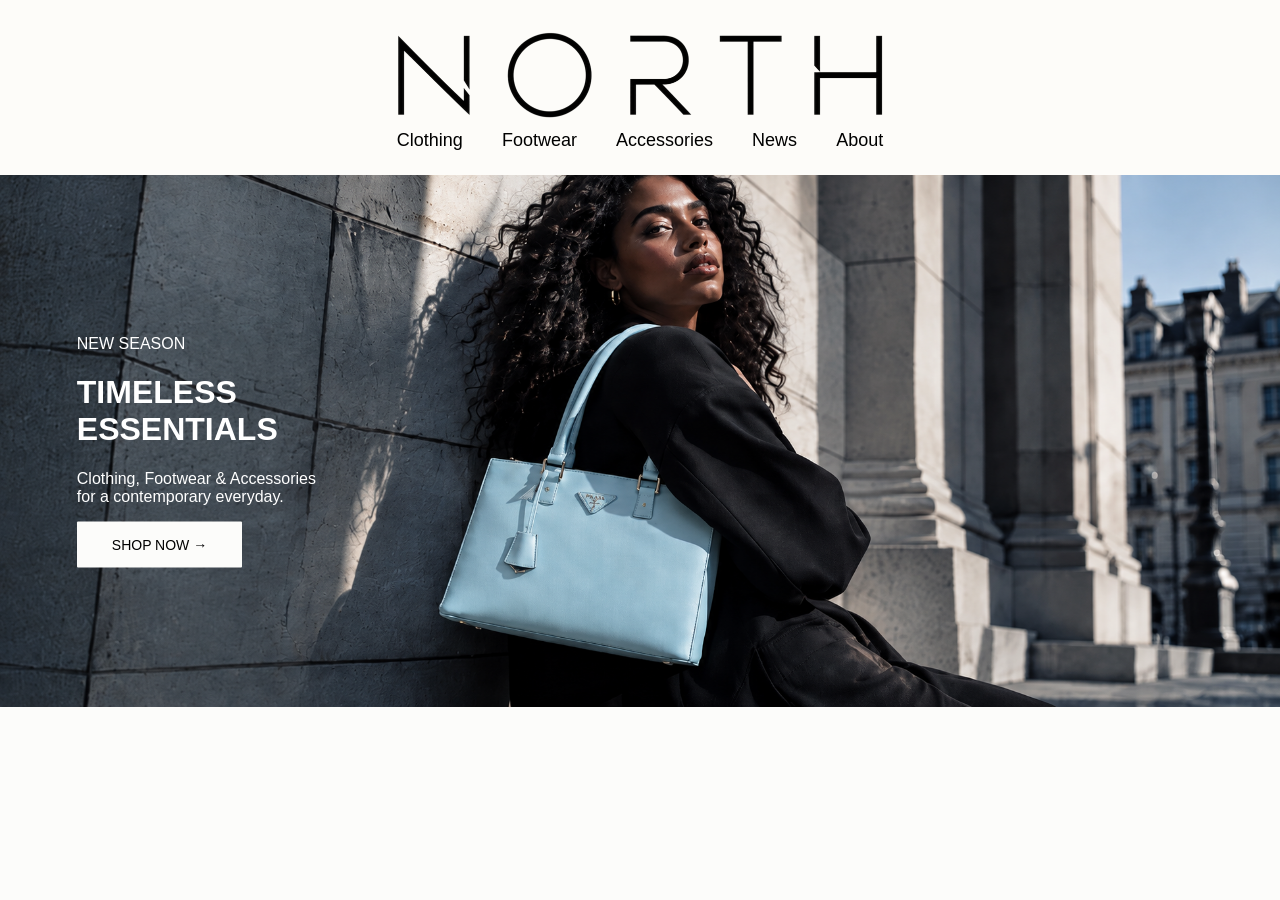
==== index.html @ 41f001ad "init repo" ====
<!DOCTYPE html>
<html lang="en">
<head>
    <meta charset="UTF-8">
    <meta name="viewport" content="width=device-width, initial-scale=1.0">
    <title>NORTH</title>
    <link rel="stylesheet" href="css/header.css">
    <link rel="stylesheet" href="css/style.css">
    <link rel="stylesheet" href="https://cdnjs.cloudflare.com/ajax/libs/font-awesome/6.4.0/css/all.min.css">
</head>
<body>
    
<header class="header">
  <div class="header-center">
    <a href="index.html" class="logo-link">
      <img class="logo" src="imgs/logo.png" alt="NORTH" />
    </a>

    <nav class="menu">
      <a href="#">Clothing</a>
      <a href="#">Footwear</a>
      <a href="#">Accessories</a>
      <a href="#">News</a>
      <a href="#">About</a>
    </nav>
  </div>


    <button class="burger" aria-label="Open menu" aria-expanded="false">
      <span></span>
      <span></span>
      <span></span>
    </button>
  </div>
</header>

<div class="hero-banner">
    <img src="imgs/banner.png" alt="NORTH">
    <div class="hero-text">
        <p>NEW SEASON</p>
        <h1>TIMELESS <br>ESSENTIALS</h1>
        <p>Clothing, Footwear & Accessories <br>
        for a contemporary everyday.</p>
        <a href="#" class="btn">SHOP NOW →</a>

</div>



</body>
</html>
---- css/header.css ----
.header {
  display: flex;
  justify-content: center;
  align-items: center;
  position: relative;
  padding: 2rem 2rem 1.5rem;
  background: #FDFCF9;
  font-family: sans-serif;
}



.header-center {
  display: flex;
  flex-direction: column;
  align-items: center;
  width: 100%;
  max-width: 40%;
  
}

.logo-link {
  display: block;
  width: 100%;
}

.logo {
  display: block;
  width: 100%;
  height: auto;
  object-fit: contain;
}

/* Menu aligned with the 5 letters */
.menu {
  display: flex;
  grid-template-columns: repeat(5, 1fr);
  width: 100%;
  margin-top: 0.75rem;
  gap: 0;
  justify-content: space-between;

}

.menu a {
  text-align: center;
  text-decoration: none;
  color: black;
  font-size: 18px;
  font-weight: 400;
  white-space: nowrap;
}

.menu a:hover {
  color: #777777;
  text-decoration: underline;
  text-underline-offset: 4px;
  transition: color 0.2s ease;
}

/* Header icons */
.header-icons {
  display: flex;
  align-items: center;
  gap: 1rem;
  position: absolute;
  right: 2rem;
  top: 50%;
  transform: translateY(-50%);
}

.cart-icon {
  display: flex;
  align-items: center;
  justify-content: center;
}

.cart-icon img {
  width: 24px;
  height: 24px;
}

/* Burger menu */
.burger {
  display: none;
  background: none;
  border: none;
  cursor: pointer;
}

.burger span {
  display: block;
  width: 28px;
  height: 2px;
  background: black;
  margin: 6px 0;
}

/* Mobile */
@media (max-width: 768px) {
  .header {
    padding: 1rem;
  }

  .header-center {
    max-width: 200px;
  }

  .header-icons {
    right: 1rem;
  }

  .burger {
    display: block;
  }

  .menu {
    display: none;
    position: absolute;
    top: 100%;
    left: 0;
    width: 100%;
    margin-top: 0;
    background: white;
    flex-direction: column;
    border-bottom: 1px solid black;
    z-index: 100;
  }

  .menu.open {
    display: flex;
  }

  .menu a {
    padding: 1rem;
    text-align: left;
    border-top: 1px solid #ddd;
  }
}
---- css/style.css ----
body{
background-color: #FCFCFA;
margin: 0px;
padding: 0px;
font-family: sans-serif;
}

.hero-banner{
max-width: 100%;
position: relative;

}

.hero-banner img{
    width: 100%;
    margin: 0px;
    padding: 0px;
    }

.hero-text {
  position: absolute;
  top: 50%;
  left: 6%;
  transform: translateY(-50%);
  color: white;
  z-index: 2;
}

.btn {
  display: inline-block;
  padding: 15px 35px;
  background-color: #FCFCFA;
  color: black;
  font-size: 14px;
  text-decoration: none;
  border-radius: 1px;
  transition: background-color 0.3s ease;
}
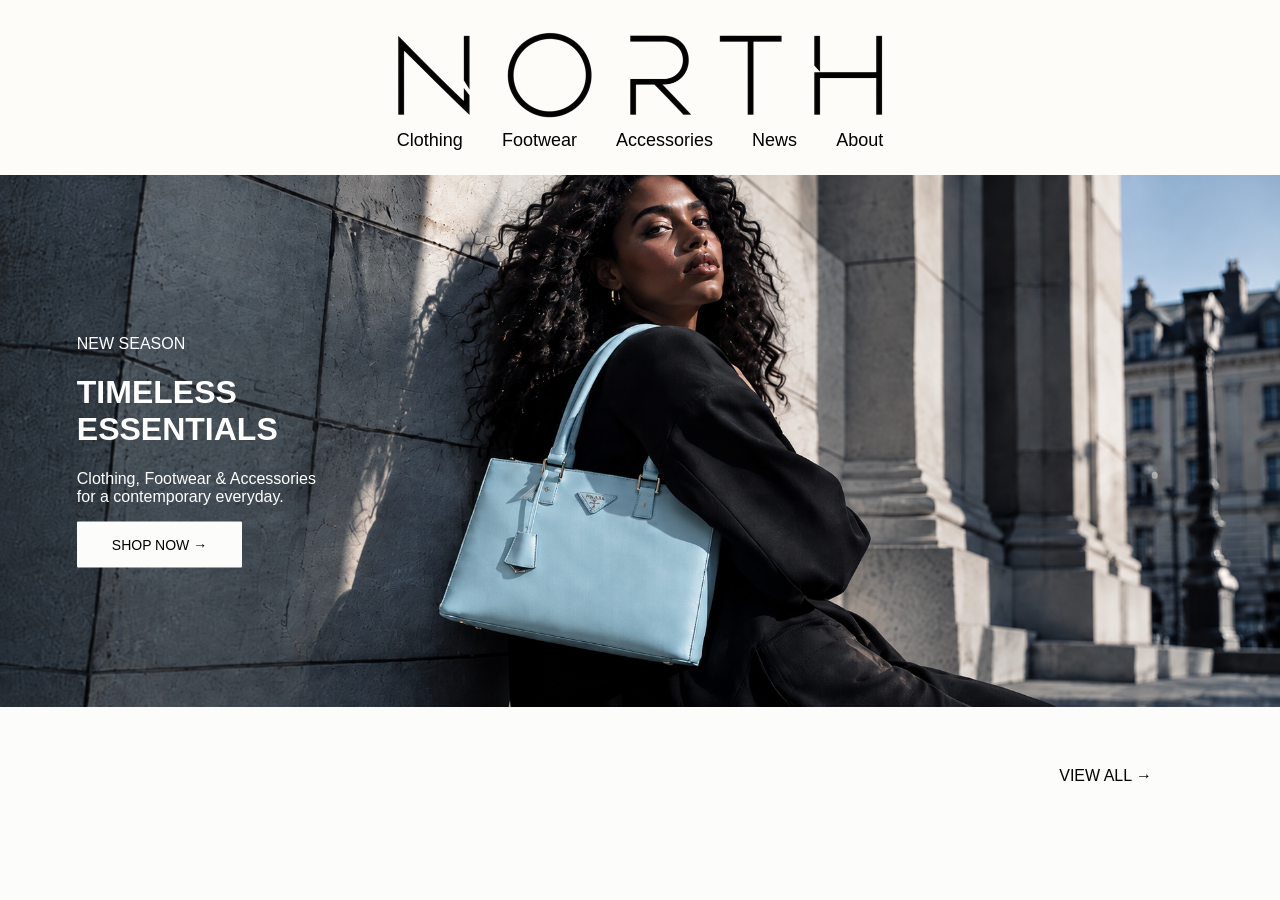
==== commit d38c9662: "index finish" ====
--- a/index.html
+++ b/index.html
@@ -6,8 +6,9 @@
     <title>NORTH</title>
     <link rel="stylesheet" href="css/header.css">
     <link rel="stylesheet" href="css/style.css">
-    <link rel="stylesheet" href="https://cdnjs.cloudflare.com/ajax/libs/font-awesome/6.4.0/css/all.min.css">
-</head>
+    <link rel="stylesheet" href="css/index.css">
+<script src="js/productlist.js" defer></script>
+  </head>
 <body>
     
 <header class="header">
@@ -36,16 +37,23 @@
 
 <div class="hero-banner">
     <img src="imgs/banner.png" alt="NORTH">
+
     <div class="hero-text">
         <p>NEW SEASON</p>
-        <h1>TIMELESS <br>ESSENTIALS</h1>
+        <h1>TIMELESS <br> ESSENTIALS</h1>
         <p>Clothing, Footwear & Accessories <br>
         for a contemporary everyday.</p>
         <a href="#" class="btn">SHOP NOW →</a>
-
+    </div>
 </div>
 
+<div>
 
-
+  <div class="right"><p>VIEW ALL →</p></div>
+<section class="product-list">
+  <a href="productlist.html" class="right"></a>
+    <div class="productlist"></div>
+</section>
+</div>
 </body>
 </html>
--- a/css/style.css
+++ b/css/style.css
@@ -2,8 +2,14 @@
 background-color: #FCFCFA;
 margin: 0px;
 padding: 0px;
-font-family: sans-serif;
+font-family: helvetica;
 }
+
+@font-face {
+    font-family: helvetica;
+    src: url(../fonts/HelveticaNeue-Medium.otf);
+}
+
 
 .hero-banner{
 max-width: 100%;
@@ -35,4 +41,18 @@
   text-decoration: none;
   border-radius: 1px;
   transition: background-color 0.3s ease;
+}
+
+.product-link {
+    text-decoration: none;
+    color: inherit;
+    display: block;
+    cursor: pointer;
+}
+
+.product {
+    border: 1px solid #ddd;
+    padding: 10px;
+    background-color: #fff;
+    border-radius: 4px;
 }
--- a/css/index.css
+++ b/css/index.css
@@ -0,0 +1,40 @@
+.productlist {
+  display: grid;
+  grid-template-columns: repeat(4, 1fr);
+  gap: 24px;
+}
+
+.product img {
+  width: 100%;
+  aspect-ratio: 1 / 1;
+  object-fit: contain;
+}
+
+.product h3 {
+  margin: 10px 0 5px;
+}
+
+.product-list{
+max-width: 80%;
+margin: 0 auto;
+margin-top: 0px;
+}
+
+.right{
+    max-width: 90%;
+    display: flex;
+    justify-content: flex-end;
+    width: 100%;
+    margin-top: 40px;
+    margin-bottom: 0px;
+}
+.right a{
+    color: black;
+    font-size: 14px;
+}
+
+
+.fourtimestwo {
+    grid-column: span 2;
+    grid-row: span 2;
+}
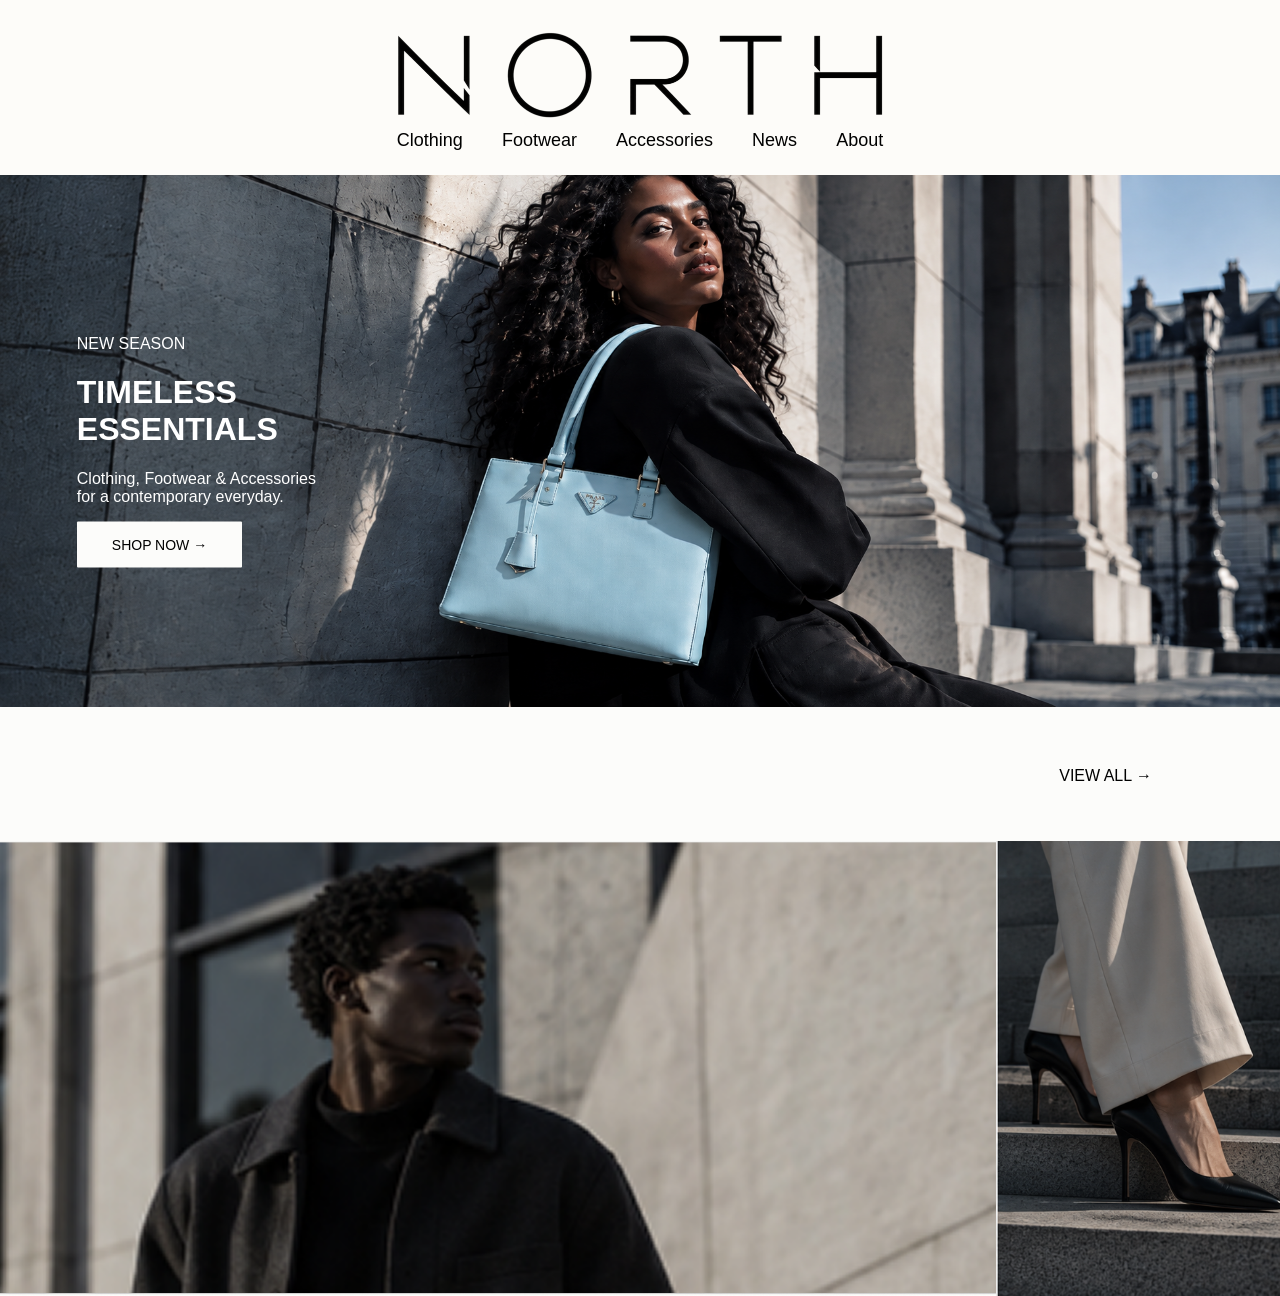
==== commit f97127d6: "productlist" ====
--- a/index.html
+++ b/index.html
@@ -55,5 +55,13 @@
     <div class="productlist"></div>
 </section>
 </div>
+
+<div class="image-grid">  
+<img src="imgs/bannerbtm1.png" alt="Image 1">
+<img src="imgs/bannerbtm2.png" alt="Image 2">
+
+
+</div>
+
 </body>
 </html>
--- a/css/index.css
+++ b/css/index.css
@@ -34,7 +34,22 @@
 }
 
 
-.fourtimestwo {
+.image-grid {
+    display: grid;
+    grid-template-columns: repeat(9, 1fr);
+    gap: 0px;
+}
+
+.image-grid img {
+    width: 100%;
+    height: 100%;
+    object-fit: cover;
+}
+
+.image-grid img:first-child {
+    grid-column: span 7;
+}
+
+.image-grid img:last-child {
     grid-column: span 2;
-    grid-row: span 2;
 }
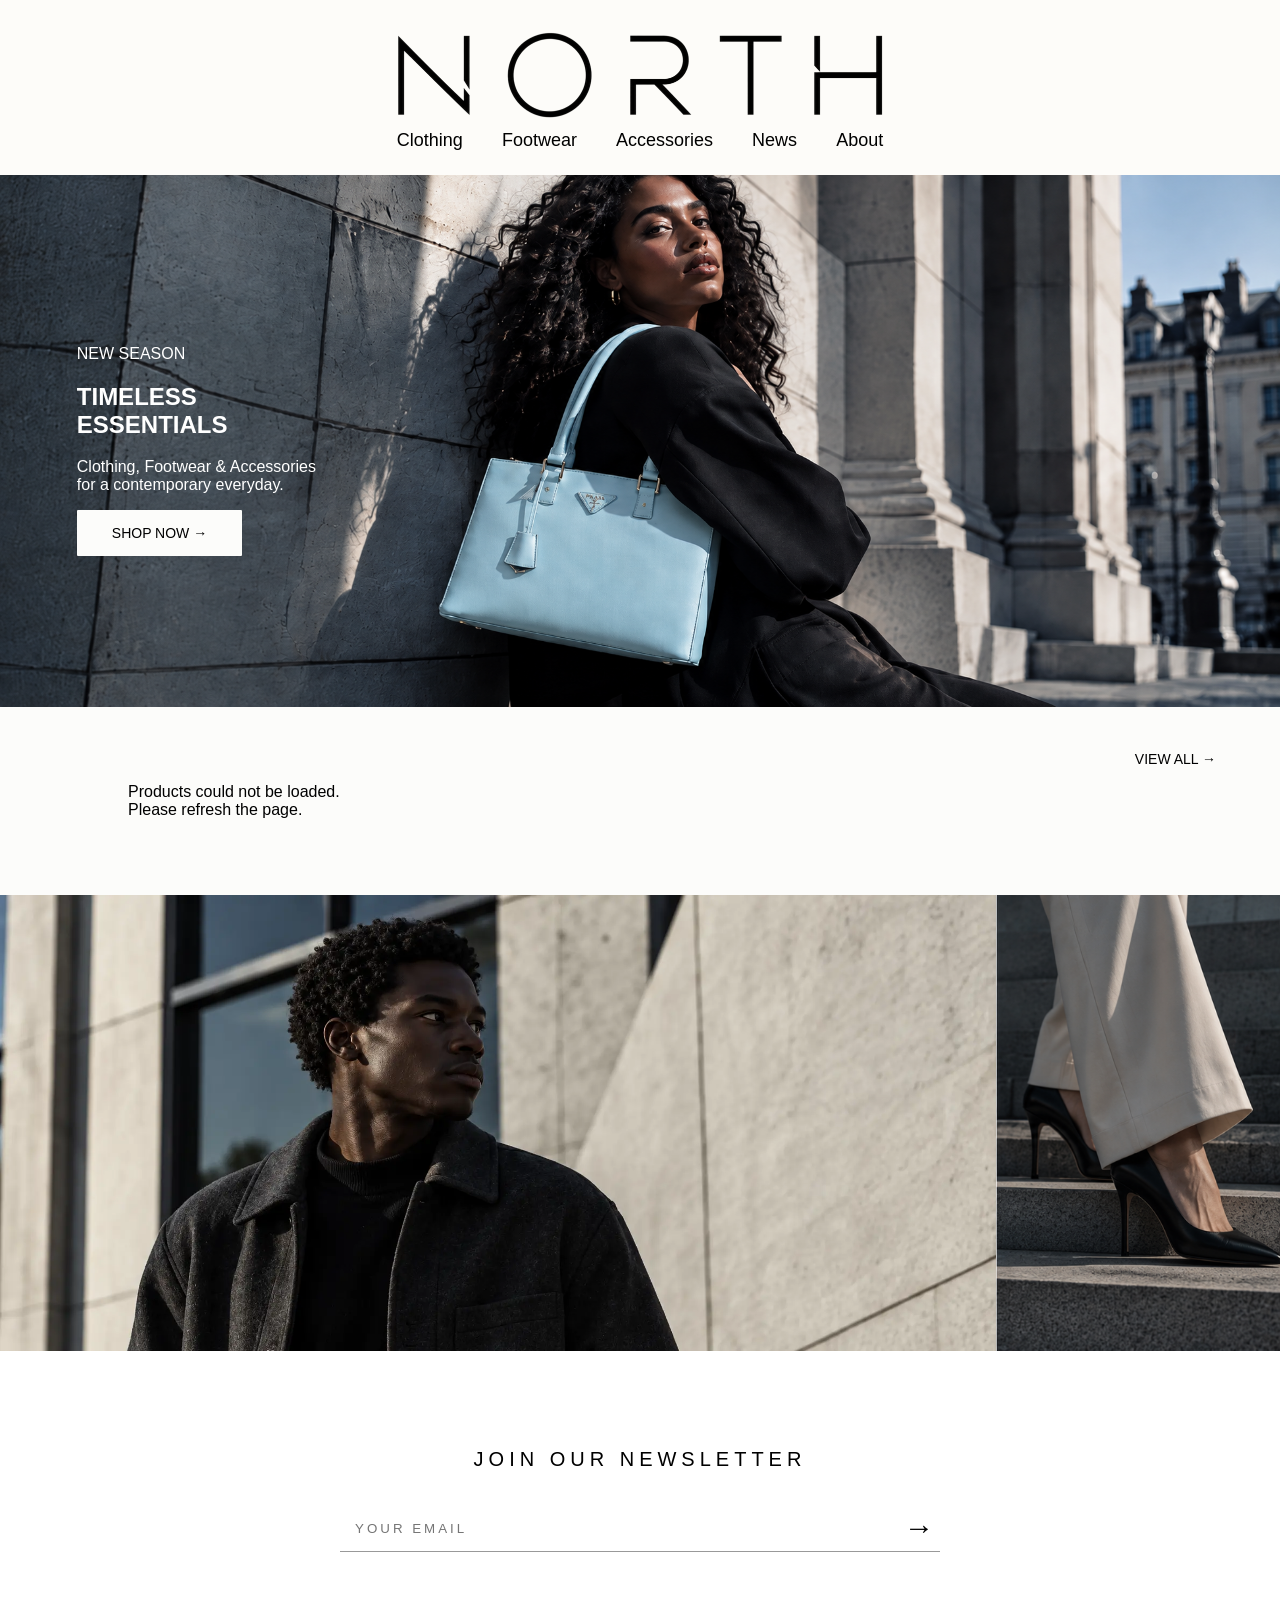
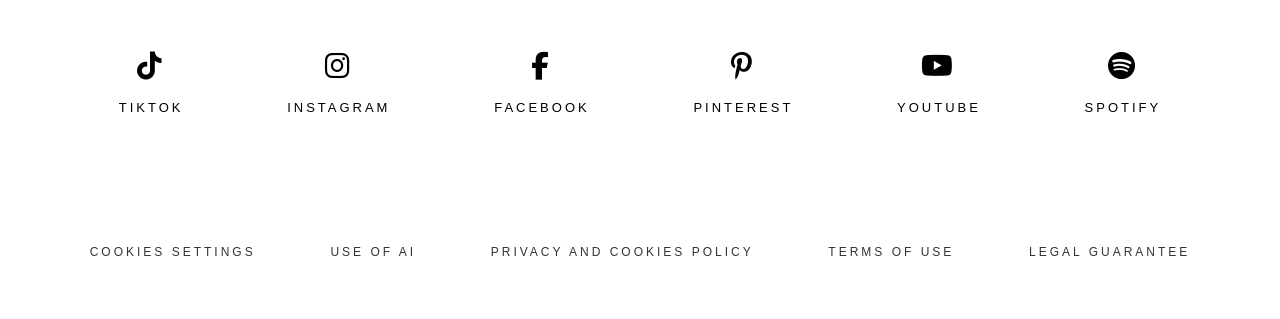
==== commit e8c5afd9: "completepage" ====
--- a/index.html
+++ b/index.html
@@ -1,67 +1,101 @@
-<!DOCTYPE html>
+<!doctype html>
 <html lang="en">
-<head>
-    <meta charset="UTF-8">
-    <meta name="viewport" content="width=device-width, initial-scale=1.0">
+  <head>
+    <meta charset="UTF-8" />
+    <meta name="viewport" content="width=device-width, initial-scale=1.0" />
     <title>NORTH</title>
-    <link rel="stylesheet" href="css/header.css">
-    <link rel="stylesheet" href="css/style.css">
-    <link rel="stylesheet" href="css/index.css">
-<script src="js/productlist.js" defer></script>
+
+    <link rel="stylesheet" href="css/header.css" />
+    <link rel="stylesheet" href="css/style.css" />
+    <link rel="stylesheet" href="css/index.css" />
+    <link rel="stylesheet" href="css/footer.css" />
+    <link rel="stylesheet" href="https://cdnjs.cloudflare.com/ajax/libs/font-awesome/6.4.0/css/all.min.css" />
+
+    <script src="js/productlist.js" defer></script>
   </head>
-<body>
-    
-<header class="header">
-  <div class="header-center">
-    <a href="index.html" class="logo-link">
-      <img class="logo" src="imgs/logo.png" alt="NORTH" />
-    </a>
 
-    <nav class="menu">
-      <a href="#">Clothing</a>
-      <a href="#">Footwear</a>
-      <a href="#">Accessories</a>
-      <a href="#">News</a>
-      <a href="#">About</a>
-    </nav>
-  </div>
+  <body>
+    <header class="header">
+      <div class="header-center">
+        <a href="index.html" class="logo-link">
+          <img class="logo" src="imgs/logo.png" alt="NORTH" />
+        </a>
 
+        <nav class="menu">
+          <a href="productlist.html?category=clothing">Clothing</a>
+          <a href="productlist.html?category=footwear">Footwear</a>
+          <a href="productlist.html?category=accessories">Accessories</a>
+          <a href="news.html">News</a>
+          <a href="about.html">About</a>
+        </nav>
+      </div>
 
-    <button class="burger" aria-label="Open menu" aria-expanded="false">
-      <span></span>
-      <span></span>
-      <span></span>
-    </button>
-  </div>
-</header>
+      <button class="burger" aria-label="Open menu" aria-expanded="false">
+        <span></span>
+        <span></span>
+        <span></span>
+      </button>
+    </header>
 
-<div class="hero-banner">
-    <img src="imgs/banner.png" alt="NORTH">
+    <main>
+      <section class="hero-banner">
+        <img src="imgs/banner.png" alt="NORTH new season collection" />
 
-    <div class="hero-text">
-        <p>NEW SEASON</p>
-        <h1>TIMELESS <br> ESSENTIALS</h1>
-        <p>Clothing, Footwear & Accessories <br>
-        for a contemporary everyday.</p>
-        <a href="#" class="btn">SHOP NOW →</a>
-    </div>
-</div>
+        <div class="hero-text">
+          <p>NEW SEASON</p>
+          <h1>TIMELESS<br />ESSENTIALS</h1>
+          <p>
+            Clothing, Footwear &amp; Accessories<br />
+            for a contemporary everyday.
+          </p>
+          <a href="productlist.html?category=all" class="btn">SHOP NOW →</a>
+        </div>
+      </section>
 
-<div>
+      <section class="featured-section">
+        <div class="right">
+          <a href="productlist.html?category=all">VIEW ALL →</a>
+        </div>
 
-  <div class="right"><p>VIEW ALL →</p></div>
-<section class="product-list">
-  <a href="productlist.html" class="right"></a>
-    <div class="productlist"></div>
-</section>
-</div>
+        <div class="product-list">
+          <div class="productlist" id="featured-products">
+            <p class="loading-message">Loading products...</p>
+          </div>
+        </div>
+      </section>
 
-<div class="image-grid">  
-<img src="imgs/bannerbtm1.png" alt="Image 1">
-<img src="imgs/bannerbtm2.png" alt="Image 2">
+      <div class="image-grid">
+        <img src="imgs/bannerbtm2.webp" alt="NORTH campaign" />
+        <img src="imgs/bannerbtm2.png" alt="NORTH fashion details" />
+      </div>
+    </main>
 
+    <footer class="footer">
+      <div class="newsletter">
+        <h2>JOIN OUR NEWSLETTER</h2>
 
-</div>
+        <form class="newsletter-form">
+          <input type="email" placeholder="YOUR EMAIL" aria-label="Your email" required />
+          <button type="submit" aria-label="Subscribe">→</button>
+        </form>
+      </div>
 
-</body>
-</html>+      <div class="socials">
+        <a href="#"><i class="fa-brands fa-tiktok"></i><span>TIKTOK</span></a>
+        <a href="#"><i class="fa-brands fa-instagram"></i><span>INSTAGRAM</span></a>
+        <a href="#"><i class="fa-brands fa-facebook-f"></i><span>FACEBOOK</span></a>
+        <a href="#"><i class="fa-brands fa-pinterest-p"></i><span>PINTEREST</span></a>
+        <a href="#"><i class="fa-brands fa-youtube"></i><span>YOUTUBE</span></a>
+        <a href="#"><i class="fa-brands fa-spotify"></i><span>SPOTIFY</span></a>
+      </div>
+
+      <div class="footer-bottom">
+        <a href="#">COOKIES SETTINGS</a>
+        <a href="#">USE OF AI</a>
+        <a href="#">PRIVACY AND COOKIES POLICY</a>
+        <a href="#">TERMS OF USE</a>
+        <a href="#">LEGAL GUARANTEE</a>
+      </div>
+    </footer>
+  </body>
+</html>
--- a/css/style.css
+++ b/css/style.css
@@ -1,27 +1,25 @@
-body{
-background-color: #FCFCFA;
-margin: 0px;
-padding: 0px;
-font-family: helvetica;
+body {
+  background-color: #fcfcfa;
+  margin: 0px;
+  padding: 0px;
+  font-family: helvetica;
 }
 
 @font-face {
-    font-family: helvetica;
-    src: url(../fonts/HelveticaNeue-Medium.otf);
+  font-family: helvetica;
+  src: url(../fonts/HelveticaNeue-Medium.otf);
 }
 
-
-.hero-banner{
-max-width: 100%;
-position: relative;
-
+.hero-banner {
+  max-width: 100%;
+  position: relative;
 }
 
-.hero-banner img{
-    width: 100%;
-    margin: 0px;
-    padding: 0px;
-    }
+.hero-banner img {
+  width: 100%;
+  margin: 0px;
+  padding: 0px;
+}
 
 .hero-text {
   position: absolute;
@@ -35,7 +33,7 @@
 .btn {
   display: inline-block;
   padding: 15px 35px;
-  background-color: #FCFCFA;
+  background-color: #fcfcfa;
   color: black;
   font-size: 14px;
   text-decoration: none;
@@ -44,15 +42,51 @@
 }
 
 .product-link {
-    text-decoration: none;
-    color: inherit;
-    display: block;
-    cursor: pointer;
+  text-decoration: none;
+  color: inherit;
+  display: block;
+  cursor: pointer;
 }
 
 .product {
-    border: 1px solid #ddd;
-    padding: 10px;
-    background-color: #fff;
-    border-radius: 4px;
-}+  border: 1px solid #ddd;
+  padding: 10px;
+  background-color: #fff;
+  border-radius: 4px;
+}
+.back-link {
+  display: inline-flex;
+  align-items: center;
+  gap: 8px;
+  margin: 30px 0 0 4%;
+  color: #111;
+  text-decoration: none;
+  font-family: sans-serif;
+  font-size: 14px;
+  font-weight: 400;
+  letter-spacing: 0.3px;
+  transition: opacity 0.2s ease;
+}
+
+.back-link span {
+  font-size: 24px;
+  line-height: 1;
+}
+
+.back-link:hover {
+  opacity: 0.55;
+}
+.back-link {
+  display: inline-block;
+  margin: 24px 0 0 5%;
+  color: #222;
+  text-decoration: none;
+  font-family: inherit;
+  font-size: 12px;
+  letter-spacing: 2px;
+  transition: opacity 0.3s ease;
+}
+
+.back-link:hover {
+  opacity: 0.5;
+}
--- a/css/index.css
+++ b/css/index.css
@@ -1,55 +1,118 @@
+/* PRODUCT SECTION */
+.product-list {
+  width: 80%;
+  max-width: 1400px;
+  margin: 0 auto;
+  margin-top: 0;
+}
+
+/* PRODUCT GRID */
 .productlist {
   display: grid;
-  grid-template-columns: repeat(4, 1fr);
+  grid-template-columns: repeat(4, minmax(0, 1fr));
   gap: 24px;
+  align-items: start;
 }
 
+/* PRODUCT CARDS */
+.productlist {
+  display: grid;
+  grid-template-columns: repeat(4, minmax(0, 1fr));
+  gap: 24px;
+  align-items: stretch;
+}
+
+.product {
+  box-sizing: border-box;
+  min-width: 0;
+  height: 100%;
+  padding: 16px;
+  display: flex;
+  flex-direction: column;
+  border: 1px solid #d8d8d8;
+  border-radius: 5px;
+  background: #fff;
+  overflow-wrap: anywhere;
+}
+
+/* Produktbilleder */
 .product img {
   width: 100%;
   aspect-ratio: 1 / 1;
   object-fit: contain;
 }
 
+/* Produkttekst */
 .product h3 {
-  margin: 10px 0 5px;
+  margin: 10px 0 12px;
+  line-height: 1.25;
 }
 
-.product-list{
-max-width: 80%;
-margin: 0 auto;
-margin-top: 0px;
+.product p {
+  margin: 0 0 12px;
+  line-height: 1.4;
 }
 
-.right{
-    max-width: 90%;
-    display: flex;
-    justify-content: flex-end;
-    width: 100%;
-    margin-top: 40px;
-    margin-bottom: 0px;
-}
-.right a{
-    color: black;
-    font-size: 14px;
+/* Sørg for, at produktkortene ikke skubber til banneret */
+.product-list {
+  max-width: 80%;
+  margin: 0 auto 60px;
 }
 
+/* VIEW ALL */
+.right {
+  width: 90%;
+  max-width: 1400px;
+  margin: 40px auto 0;
+  display: flex;
+  justify-content: flex-end;
+}
 
+.right a {
+  color: black;
+  font-size: 14px;
+  text-decoration: none;
+}
+
+/* IMAGE STRIP */
 .image-grid {
-    display: grid;
-    grid-template-columns: repeat(9, 1fr);
-    gap: 0px;
+  display: grid;
+  grid-template-columns: repeat(9, minmax(0, 1fr));
+  gap: 0;
+  margin-top: 40px;
 }
 
 .image-grid img {
-    width: 100%;
-    height: 100%;
-    object-fit: cover;
+  display: block;
+  width: 100%;
+  height: 100%;
+  object-fit: cover;
 }
 
 .image-grid img:first-child {
-    grid-column: span 7;
+  grid-column: span 7;
 }
 
 .image-grid img:last-child {
-    grid-column: span 2;
-}+  grid-column: span 2;
+}
+
+/* MOBILE */
+@media (max-width: 600px) {
+  .product-list {
+    width: 90%;
+  }
+
+  .productlist {
+    grid-template-columns: repeat(2, minmax(0, 1fr));
+    gap: 16px;
+  }
+
+  .product {
+    height: 380px;
+  }
+
+  .right {
+    width: 90%;
+  }
+}
--- a/css/footer.css
+++ b/css/footer.css
@@ -0,0 +1,94 @@
+
+
+.footer {
+  background-color: white;
+  color: black;
+  padding: 80px 40px 60px;
+  text-align: center;
+}
+
+
+.newsletter h2 {
+  font-size: 20px;
+  font-weight: 400;
+  letter-spacing: 5px;
+  margin-bottom: 35px;
+}
+
+.newsletter-form {
+  display: flex;
+  justify-content: space-between;
+  max-width: 600px;
+  margin: 0 auto;
+  border-bottom: 1px solid #999;
+}
+
+.newsletter-form input {
+  border: none;
+  outline: none;
+  width: 100%;
+  padding: 15px;
+  letter-spacing: 3px;
+}
+
+.newsletter-form button {
+  background: none;
+  border: none;
+  font-size: 30px;
+  cursor: pointer;
+}
+
+
+.socials {
+  display: flex;
+  justify-content: space-evenly;
+  flex-wrap: wrap;
+  gap: 25px;
+  margin: 100px auto 130px;
+}
+
+.socials a {
+  display: flex;
+  flex-direction: column;
+  align-items: center;
+  gap: 20px;
+  color: black;
+  text-decoration: none;
+  font-size: 13px;
+  letter-spacing: 3px;
+}
+
+.socials i {
+  font-size: 28px;
+}
+
+
+.footer-bottom {
+  display: flex;
+  justify-content: space-evenly;
+  flex-wrap: wrap;
+  gap: 25px;
+}
+
+.footer-bottom a {
+  color: #333;
+  text-decoration: none;
+  font-size: 12px;
+  letter-spacing: 3px;
+}
+
+
+@media (max-width: 768px) {
+  .footer {
+    padding: 60px 20px;
+  }
+
+  .socials {
+    margin: 70px auto;
+    gap: 30px;
+  }
+
+  .footer-bottom {
+    gap: 20px;
+  }
+}
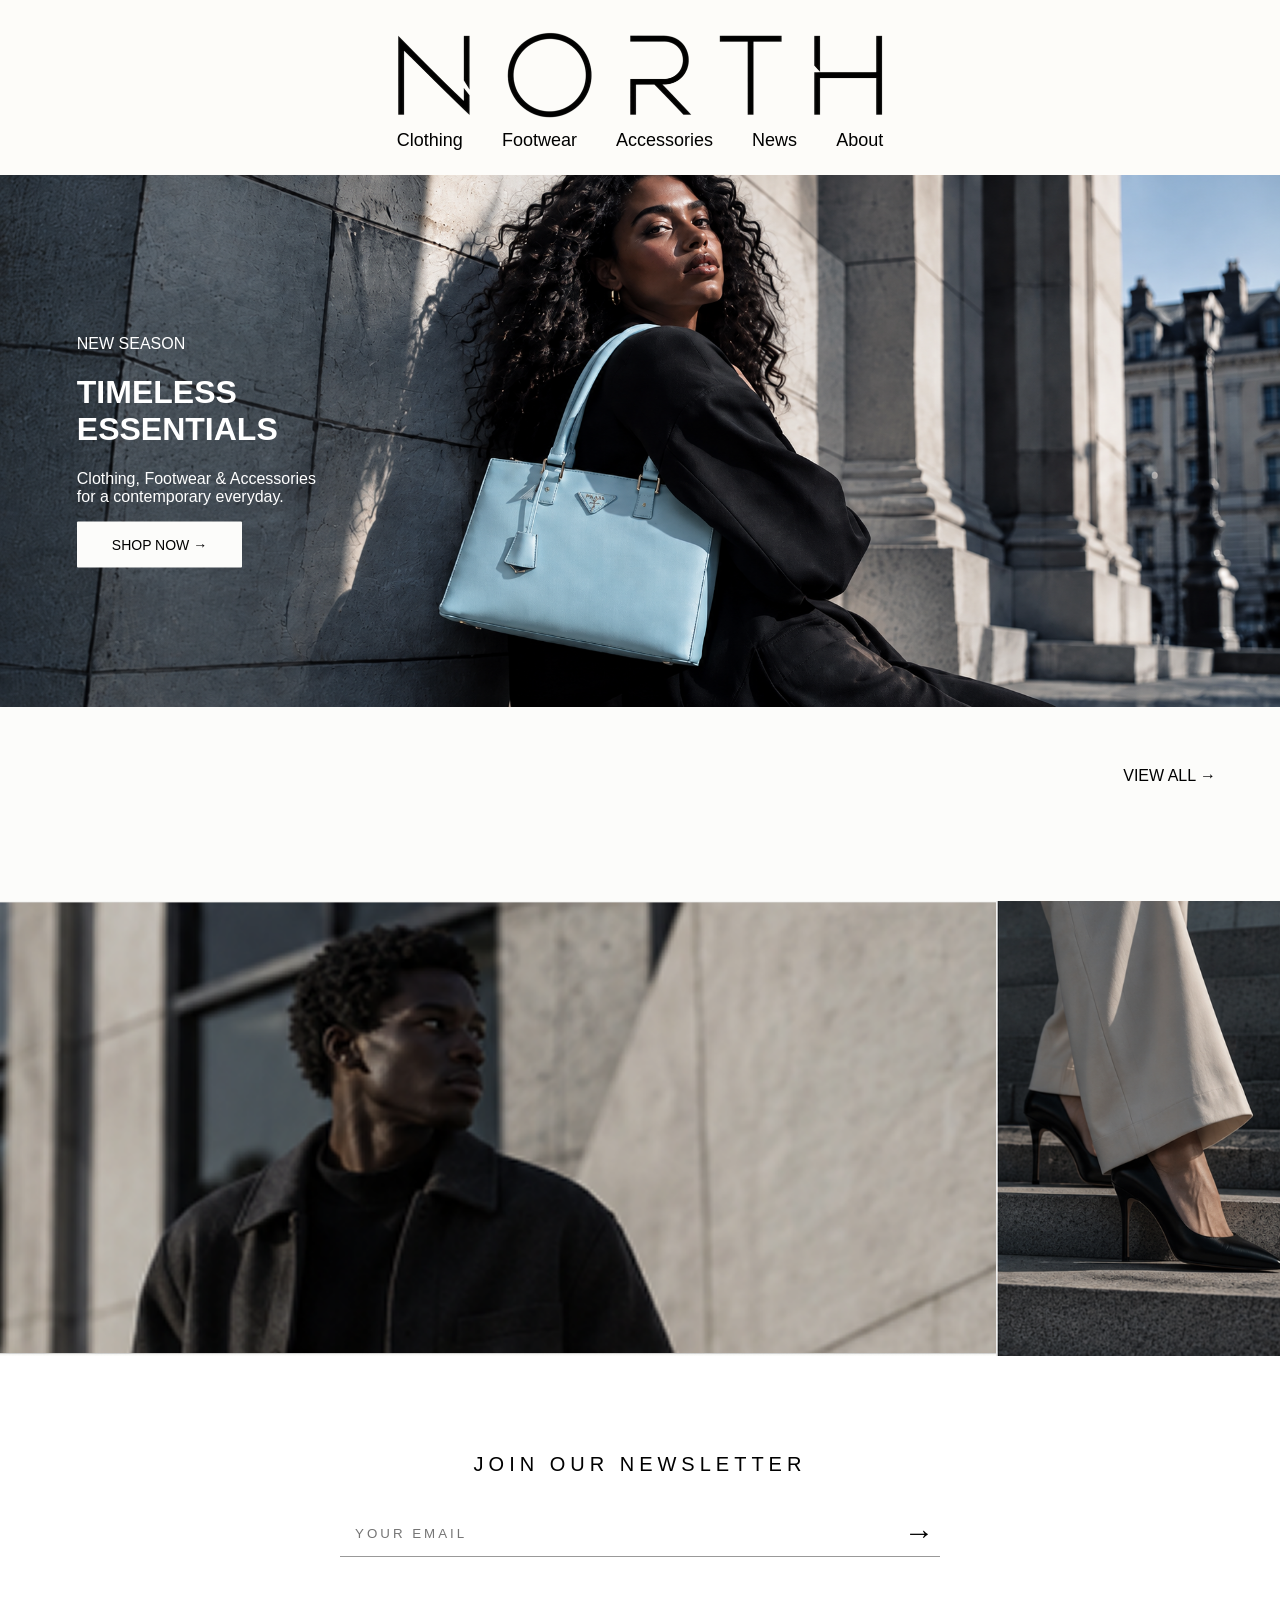
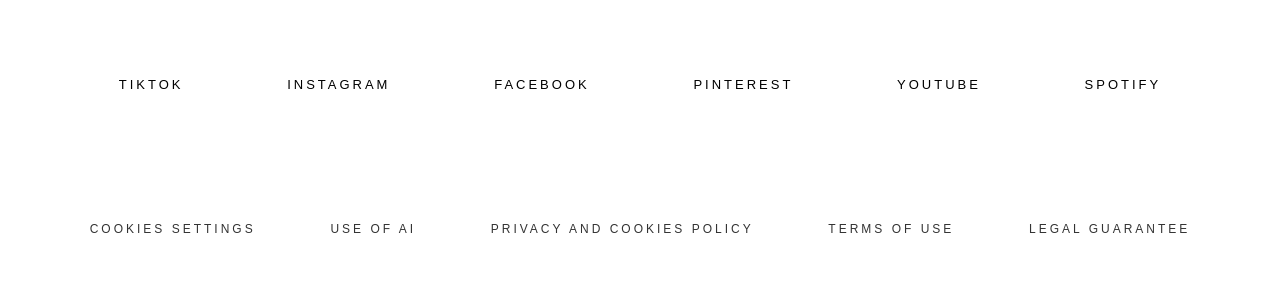
==== commit c1bfbeef: "s" ====
--- a/index.html
+++ b/index.html
@@ -1,101 +1,120 @@
-<!doctype html>
+<!DOCTYPE html>
 <html lang="en">
-  <head>
-    <meta charset="UTF-8" />
-    <meta name="viewport" content="width=device-width, initial-scale=1.0" />
+<head>
+    <meta charset="UTF-8">
+    <meta name="viewport" content="width=device-width, initial-scale=1.0">
     <title>NORTH</title>
+    <link rel="stylesheet" href="css/header.css">
+    <link rel="stylesheet" href="css/style.css">
+    <link rel="stylesheet" href="css/index.css">
+    <link rel="stylesheet" href="css/footer.css"
+<script src="js/productlist.js" defer></script>
+  </head>
+<body>
+    
+<header class="header">
+  <div class="header-center">
+    <a href="index.html" class="logo-link">
+      <img class="logo" src="imgs/logo.png" alt="NORTH" />
+    </a>
 
-    <link rel="stylesheet" href="css/header.css" />
-    <link rel="stylesheet" href="css/style.css" />
-    <link rel="stylesheet" href="css/index.css" />
-    <link rel="stylesheet" href="css/footer.css" />
-    <link rel="stylesheet" href="https://cdnjs.cloudflare.com/ajax/libs/font-awesome/6.4.0/css/all.min.css" />
+    <nav class="menu">
+      <a href="productlist.html">Clothing</a>
+      <a href="#">Footwear</a>
+      <a href="#">Accessories</a>
+      <a href="#">News</a>
+      <a href="#">About</a>
+    </nav>
+  </div>
 
-    <script src="js/productlist.js" defer></script>
-  </head>
 
-  <body>
-    <header class="header">
-      <div class="header-center">
-        <a href="index.html" class="logo-link">
-          <img class="logo" src="imgs/logo.png" alt="NORTH" />
-        </a>
+    <button class="burger" aria-label="Open menu" aria-expanded="false">
+      <span></span>
+      <span></span>
+      <span></span>
+    </button>
+  </div>
+</header>
 
-        <nav class="menu">
-          <a href="productlist.html?category=clothing">Clothing</a>
-          <a href="productlist.html?category=footwear">Footwear</a>
-          <a href="productlist.html?category=accessories">Accessories</a>
-          <a href="news.html">News</a>
-          <a href="about.html">About</a>
-        </nav>
-      </div>
+<div class="hero-banner">
+    <img src="imgs/banner.png" alt="NORTH">
 
-      <button class="burger" aria-label="Open menu" aria-expanded="false">
-        <span></span>
-        <span></span>
-        <span></span>
-      </button>
-    </header>
+    <div class="hero-text">
+        <p>NEW SEASON</p>
+        <h1>TIMELESS <br> ESSENTIALS</h1>
+        <p>Clothing, Footwear & Accessories <br>
+        for a contemporary everyday.</p>
+        <a href="#" class="btn">SHOP NOW →</a>
+    </div>
+</div>
 
-    <main>
-      <section class="hero-banner">
-        <img src="imgs/banner.png" alt="NORTH new season collection" />
+<div>
 
-        <div class="hero-text">
-          <p>NEW SEASON</p>
-          <h1>TIMELESS<br />ESSENTIALS</h1>
-          <p>
-            Clothing, Footwear &amp; Accessories<br />
-            for a contemporary everyday.
-          </p>
-          <a href="productlist.html?category=all" class="btn">SHOP NOW →</a>
-        </div>
-      </section>
+  <div class="right"><p>VIEW ALL →</p></div>
+<section class="product-list">
+  <a href="productlist.html" class="right"></a>
+    <div class="productlist"></div>
+</section>
+</div>
 
-      <section class="featured-section">
-        <div class="right">
-          <a href="productlist.html?category=all">VIEW ALL →</a>
-        </div>
+<div class="image-grid">  
+<img src="imgs/bannerbtm1.png" alt="Image 1">
+<img src="imgs/bannerbtm2.png" alt="Image 2">
 
-        <div class="product-list">
-          <div class="productlist" id="featured-products">
-            <p class="loading-message">Loading products...</p>
-          </div>
-        </div>
-      </section>
 
-      <div class="image-grid">
-        <img src="imgs/bannerbtm2.webp" alt="NORTH campaign" />
-        <img src="imgs/bannerbtm2.png" alt="NORTH fashion details" />
-      </div>
-    </main>
+</div>
+<footer class="footer">
 
-    <footer class="footer">
-      <div class="newsletter">
-        <h2>JOIN OUR NEWSLETTER</h2>
+    <div class="newsletter">
+      <h2>JOIN OUR NEWSLETTER</h2>
 
-        <form class="newsletter-form">
-          <input type="email" placeholder="YOUR EMAIL" aria-label="Your email" required />
-          <button type="submit" aria-label="Subscribe">→</button>
-        </form>
-      </div>
+      <form class="newsletter-form">
+        <input type="email" placeholder="YOUR EMAIL" required>
+        <button type="submit">→</button>
+      </form>
+    </div>
 
-      <div class="socials">
-        <a href="#"><i class="fa-brands fa-tiktok"></i><span>TIKTOK</span></a>
-        <a href="#"><i class="fa-brands fa-instagram"></i><span>INSTAGRAM</span></a>
-        <a href="#"><i class="fa-brands fa-facebook-f"></i><span>FACEBOOK</span></a>
-        <a href="#"><i class="fa-brands fa-pinterest-p"></i><span>PINTEREST</span></a>
-        <a href="#"><i class="fa-brands fa-youtube"></i><span>YOUTUBE</span></a>
-        <a href="#"><i class="fa-brands fa-spotify"></i><span>SPOTIFY</span></a>
-      </div>
+    <div class="socials">
+      <a href="#">
+        <i class="fa-brands fa-tiktok"></i>
+        <span>TIKTOK</span>
+      </a>
 
-      <div class="footer-bottom">
-        <a href="#">COOKIES SETTINGS</a>
-        <a href="#">USE OF AI</a>
-        <a href="#">PRIVACY AND COOKIES POLICY</a>
-        <a href="#">TERMS OF USE</a>
-        <a href="#">LEGAL GUARANTEE</a>
-      </div>
-    </footer>
-  </body>
-</html>
+      <a href="#">
+        <i class="fa-brands fa-instagram"></i>
+        <span>INSTAGRAM</span>
+      </a>
+
+      <a href="#">
+        <i class="fa-brands fa-facebook-f"></i>
+        <span>FACEBOOK</span>
+      </a>
+
+      <a href="#">
+        <i class="fa-brands fa-pinterest-p"></i>
+        <span>PINTEREST</span>
+      </a>
+
+      <a href="#">
+        <i class="fa-brands fa-youtube"></i>
+        <span>YOUTUBE</span>
+      </a>
+
+      <a href="#">
+        <i class="fa-brands fa-spotify"></i>
+        <span>SPOTIFY</span>
+      </a>
+    </div>
+
+
+    <div class="footer-bottom">
+      <a href="#">COOKIES SETTINGS</a>
+      <a href="#">USE OF AI</a>
+      <a href="#">PRIVACY AND COOKIES POLICY</a>
+      <a href="#">TERMS OF USE</a>
+      <a href="#">LEGAL GUARANTEE</a>
+    </div>
+
+  </footer>
+</body>
+</html>
--- a/css/index.css
+++ b/css/index.css
@@ -116,3 +116,85 @@
     width: 90%;
   }
 }
+/* ==============================
+   NORTH — PRODUCT HOVER EFFECTS
+================================ */
+
+/* Smooth transition on product cards */
+.product {
+  position: relative;
+  transition:
+    transform 300ms ease,
+    box-shadow 300ms ease,
+    border-color 300ms ease;
+}
+
+/* Smooth image zoom */
+.product img {
+  transition: transform 450ms cubic-bezier(0.2, 0.7, 0.3, 1);
+}
+
+/* Hover on the entire product card */
+@media (hover: hover) and (pointer: fine) {
+  .product:hover {
+    transform: translateY(-5px);
+    box-shadow: 0 10px 25px rgba(0, 0, 0, 0.08);
+    border-color: #b5b5b5;
+  }
+
+  .product:hover img {
+    transform: scale(1.045);
+  }
+
+  /* Subtle product title interaction */
+  .product h3 {
+    transition: opacity 250ms ease;
+  }
+
+  .product:hover h3 {
+    opacity: 0.7;
+  }
+}
+
+/* ==============================
+   NORTH — SHOP NOW BUTTON
+================================ */
+
+.hero-text .btn {
+  display: inline-flex;
+  align-items: center;
+  justify-content: center;
+  gap: 10px;
+  text-decoration: none;
+  transition:
+    background-color 250ms ease,
+    color 250ms ease,
+    border-color 250ms ease,
+    transform 250ms ease;
+}
+
+/* Elegant black-and-white hover */
+@media (hover: hover) and (pointer: fine) {
+  .hero-text .btn:hover {
+    background-color: #fff;
+    color: #111;
+    border-color: #111;
+    transform: translateY(-2px);
+  }
+}
+
+/* Keyboard accessibility */
+.hero-text .btn:focus-visible {
+  outline: 2px solid #111;
+  outline-offset: 4px;
+}
+
+/* Respect reduced motion preferences */
+@media (prefers-reduced-motion: reduce) {
+  .product,
+  .product img,
+  .product h3,
+  .hero-text .btn {
+    transition: none;
+  }
+}
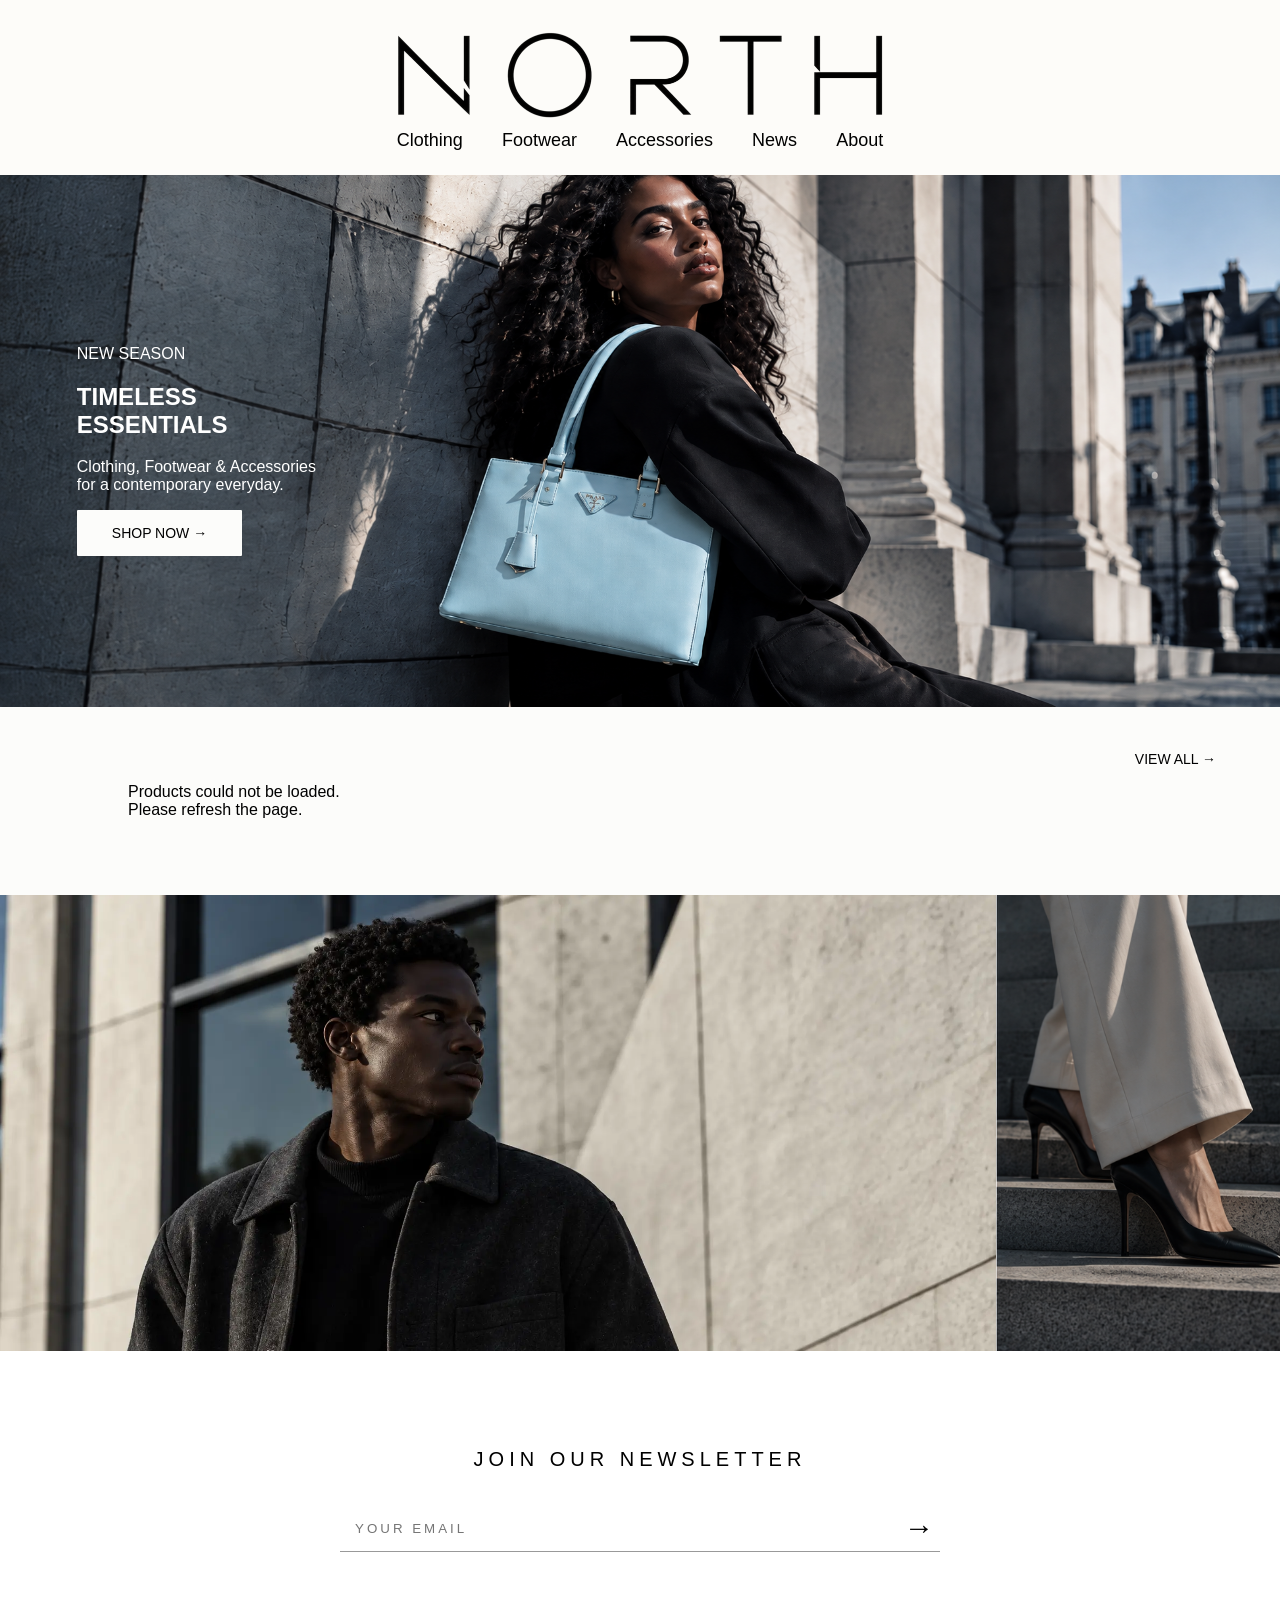
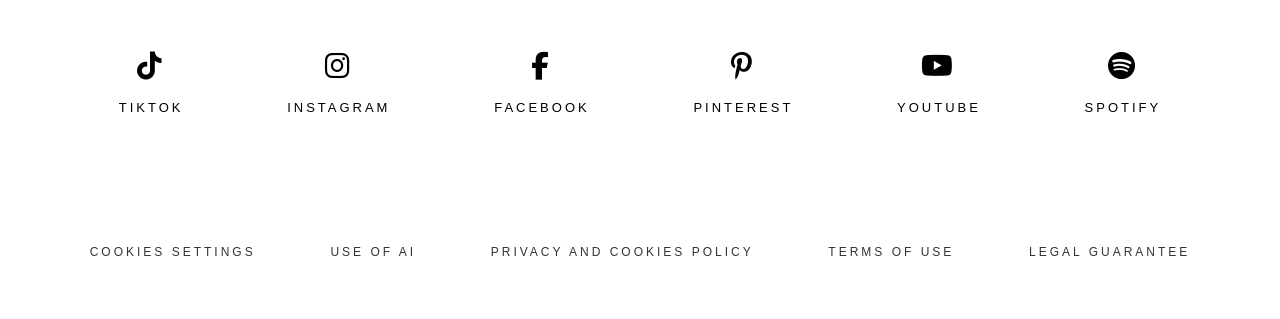
==== commit e26d9ac3: "Merge branch 'main' of https://github.com/Tema8-NORTH/Tema-8-NORTH" ====
--- a/index.html
+++ b/index.html
@@ -1,120 +1,101 @@
-<!DOCTYPE html>
+<!doctype html>
 <html lang="en">
-<head>
-    <meta charset="UTF-8">
-    <meta name="viewport" content="width=device-width, initial-scale=1.0">
+  <head>
+    <meta charset="UTF-8" />
+    <meta name="viewport" content="width=device-width, initial-scale=1.0" />
     <title>NORTH</title>
-    <link rel="stylesheet" href="css/header.css">
-    <link rel="stylesheet" href="css/style.css">
-    <link rel="stylesheet" href="css/index.css">
-    <link rel="stylesheet" href="css/footer.css"
-<script src="js/productlist.js" defer></script>
+
+    <link rel="stylesheet" href="css/header.css" />
+    <link rel="stylesheet" href="css/style.css" />
+    <link rel="stylesheet" href="css/index.css" />
+    <link rel="stylesheet" href="css/footer.css" />
+    <link rel="stylesheet" href="https://cdnjs.cloudflare.com/ajax/libs/font-awesome/6.4.0/css/all.min.css" />
+
+    <script src="js/productlist.js" defer></script>
   </head>
-<body>
-    
-<header class="header">
-  <div class="header-center">
-    <a href="index.html" class="logo-link">
-      <img class="logo" src="imgs/logo.png" alt="NORTH" />
-    </a>
 
-    <nav class="menu">
-      <a href="productlist.html">Clothing</a>
-      <a href="#">Footwear</a>
-      <a href="#">Accessories</a>
-      <a href="#">News</a>
-      <a href="#">About</a>
-    </nav>
-  </div>
+  <body>
+    <header class="header">
+      <div class="header-center">
+        <a href="index.html" class="logo-link">
+          <img class="logo" src="imgs/logo.png" alt="NORTH" />
+        </a>
 
+        <nav class="menu">
+          <a href="productlist.html?category=clothing">Clothing</a>
+          <a href="productlist.html?category=footwear">Footwear</a>
+          <a href="productlist.html?category=accessories">Accessories</a>
+          <a href="news.html">News</a>
+          <a href="about.html">About</a>
+        </nav>
+      </div>
 
-    <button class="burger" aria-label="Open menu" aria-expanded="false">
-      <span></span>
-      <span></span>
-      <span></span>
-    </button>
-  </div>
-</header>
+      <button class="burger" aria-label="Open menu" aria-expanded="false">
+        <span></span>
+        <span></span>
+        <span></span>
+      </button>
+    </header>
 
-<div class="hero-banner">
-    <img src="imgs/banner.png" alt="NORTH">
+    <main>
+      <section class="hero-banner">
+        <img src="imgs/banner.png" alt="NORTH new season collection" />
 
-    <div class="hero-text">
-        <p>NEW SEASON</p>
-        <h1>TIMELESS <br> ESSENTIALS</h1>
-        <p>Clothing, Footwear & Accessories <br>
-        for a contemporary everyday.</p>
-        <a href="#" class="btn">SHOP NOW →</a>
-    </div>
-</div>
+        <div class="hero-text">
+          <p>NEW SEASON</p>
+          <h1>TIMELESS<br />ESSENTIALS</h1>
+          <p>
+            Clothing, Footwear &amp; Accessories<br />
+            for a contemporary everyday.
+          </p>
+          <a href="productlist.html?category=all" class="btn">SHOP NOW →</a>
+        </div>
+      </section>
 
-<div>
+      <section class="featured-section">
+        <div class="right">
+          <a href="productlist.html?category=all">VIEW ALL →</a>
+        </div>
 
-  <div class="right"><p>VIEW ALL →</p></div>
-<section class="product-list">
-  <a href="productlist.html" class="right"></a>
-    <div class="productlist"></div>
-</section>
-</div>
+        <div class="product-list">
+          <div class="productlist" id="featured-products">
+            <p class="loading-message">Loading products...</p>
+          </div>
+        </div>
+      </section>
 
-<div class="image-grid">  
-<img src="imgs/bannerbtm1.png" alt="Image 1">
-<img src="imgs/bannerbtm2.png" alt="Image 2">
+      <div class="image-grid">
+        <img src="imgs/bannerbtm2.webp" alt="NORTH campaign" />
+        <img src="imgs/bannerbtm2.png" alt="NORTH fashion details" />
+      </div>
+    </main>
 
+    <footer class="footer">
+      <div class="newsletter">
+        <h2>JOIN OUR NEWSLETTER</h2>
 
-</div>
-<footer class="footer">
+        <form class="newsletter-form">
+          <input type="email" placeholder="YOUR EMAIL" aria-label="Your email" required />
+          <button type="submit" aria-label="Subscribe">→</button>
+        </form>
+      </div>
 
-    <div class="newsletter">
-      <h2>JOIN OUR NEWSLETTER</h2>
+      <div class="socials">
+        <a href="#"><i class="fa-brands fa-tiktok"></i><span>TIKTOK</span></a>
+        <a href="#"><i class="fa-brands fa-instagram"></i><span>INSTAGRAM</span></a>
+        <a href="#"><i class="fa-brands fa-facebook-f"></i><span>FACEBOOK</span></a>
+        <a href="#"><i class="fa-brands fa-pinterest-p"></i><span>PINTEREST</span></a>
+        <a href="#"><i class="fa-brands fa-youtube"></i><span>YOUTUBE</span></a>
+        <a href="#"><i class="fa-brands fa-spotify"></i><span>SPOTIFY</span></a>
+      </div>
 
-      <form class="newsletter-form">
-        <input type="email" placeholder="YOUR EMAIL" required>
-        <button type="submit">→</button>
-      </form>
-    </div>
-
-    <div class="socials">
-      <a href="#">
-        <i class="fa-brands fa-tiktok"></i>
-        <span>TIKTOK</span>
-      </a>
-
-      <a href="#">
-        <i class="fa-brands fa-instagram"></i>
-        <span>INSTAGRAM</span>
-      </a>
-
-      <a href="#">
-        <i class="fa-brands fa-facebook-f"></i>
-        <span>FACEBOOK</span>
-      </a>
-
-      <a href="#">
-        <i class="fa-brands fa-pinterest-p"></i>
-        <span>PINTEREST</span>
-      </a>
-
-      <a href="#">
-        <i class="fa-brands fa-youtube"></i>
-        <span>YOUTUBE</span>
-      </a>
-
-      <a href="#">
-        <i class="fa-brands fa-spotify"></i>
-        <span>SPOTIFY</span>
-      </a>
-    </div>
-
-
-    <div class="footer-bottom">
-      <a href="#">COOKIES SETTINGS</a>
-      <a href="#">USE OF AI</a>
-      <a href="#">PRIVACY AND COOKIES POLICY</a>
-      <a href="#">TERMS OF USE</a>
-      <a href="#">LEGAL GUARANTEE</a>
-    </div>
-
-  </footer>
-</body>
-</html>+      <div class="footer-bottom">
+        <a href="#">COOKIES SETTINGS</a>
+        <a href="#">USE OF AI</a>
+        <a href="#">PRIVACY AND COOKIES POLICY</a>
+        <a href="#">TERMS OF USE</a>
+        <a href="#">LEGAL GUARANTEE</a>
+      </div>
+    </footer>
+  </body>
+</html>
